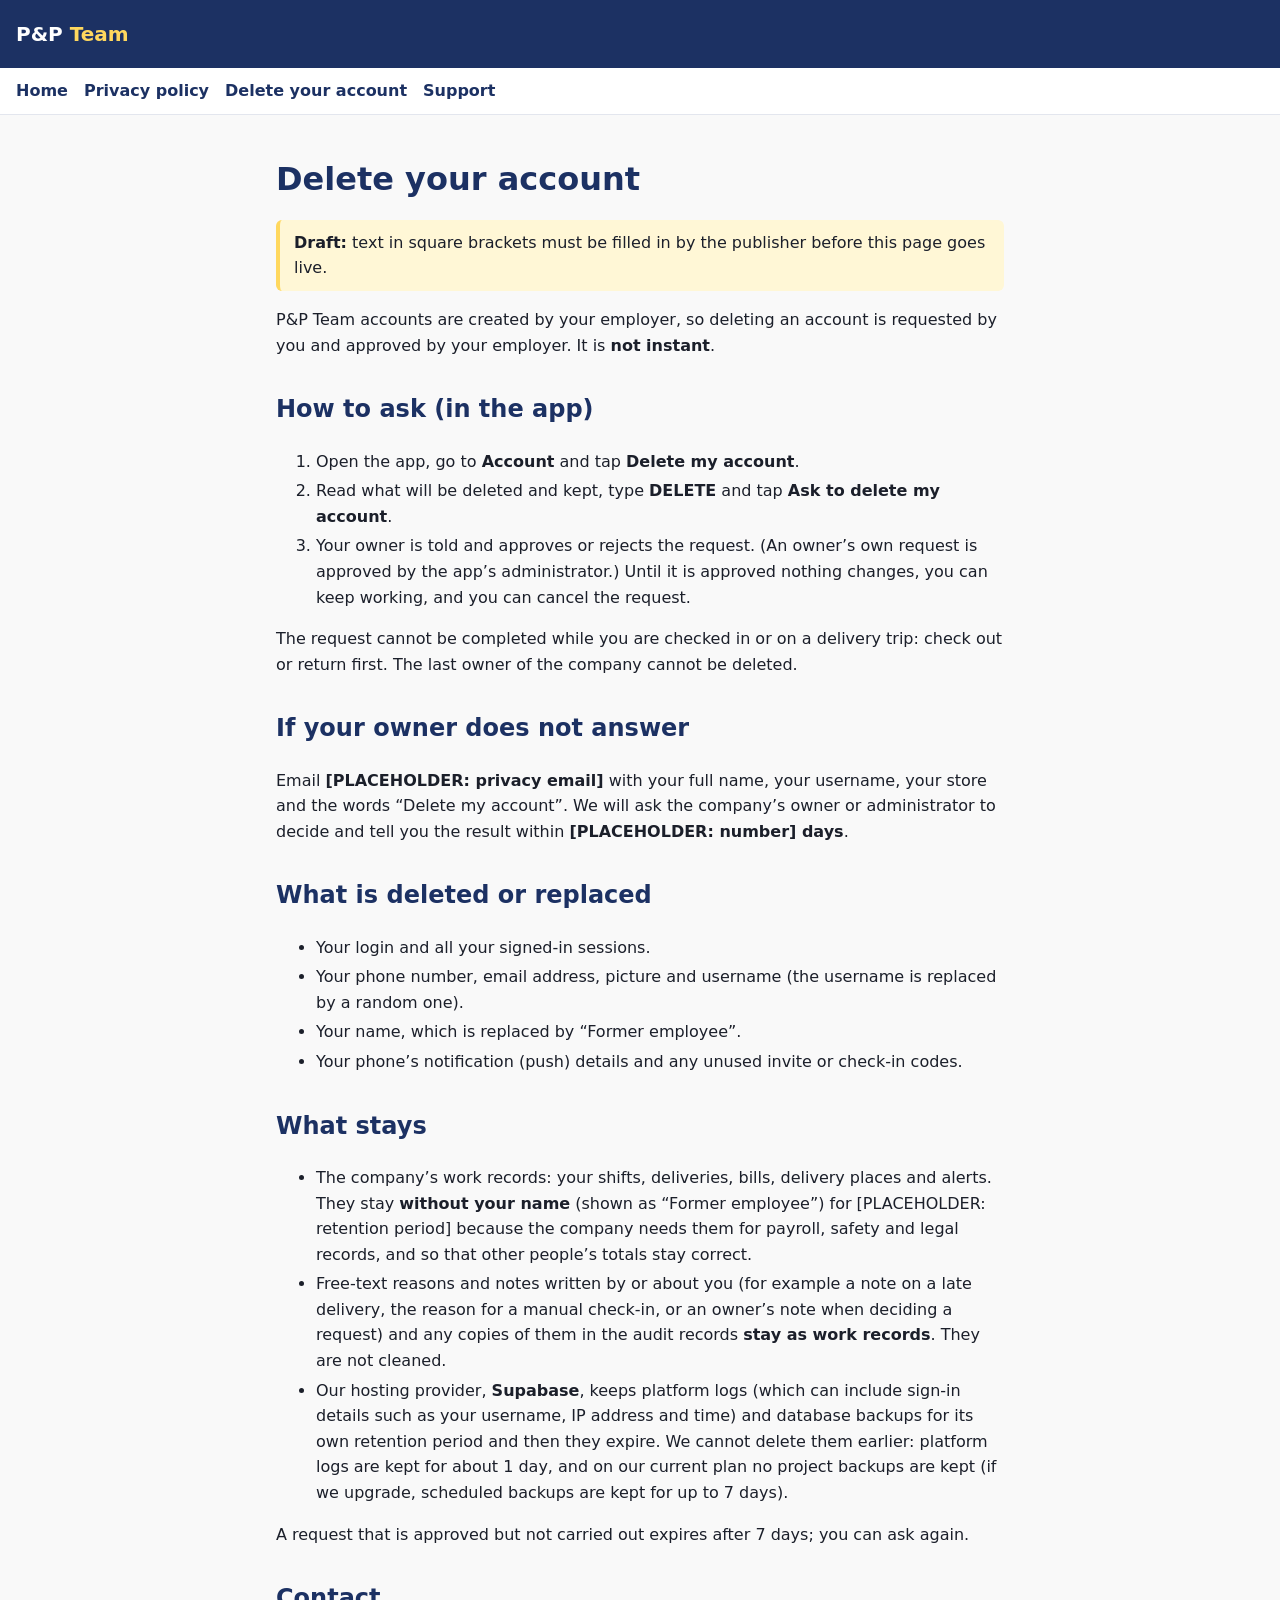
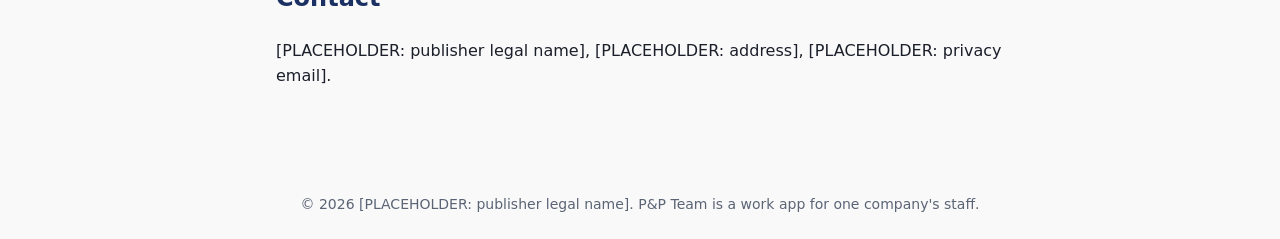
==== delete-account.html @ 7f354155 "first commit" ====
<!doctype html>
<html lang="en">
<head>
<meta charset="utf-8">
<meta name="viewport" content="width=device-width,initial-scale=1">
<title>Delete your account | P&amp;P Team</title>
<meta name="robots" content="index,follow">
<link rel="stylesheet" href="style.css">
</head>
<body>
<header><a href="index.html">P&amp;P <span>Team</span></a></header>
<nav><a href="index.html">Home</a><a href="privacy.html">Privacy policy</a><a href="delete-account.html">Delete your account</a><a href="support.html">Support</a></nav>
<main>
<h1>Delete your account</h1>
<p class="note"><strong>Draft:</strong> text in square brackets must be filled in by the publisher before this page goes live.</p>
<p>P&amp;P Team accounts are created by your employer, so deleting an account is requested by you and approved by your employer. It is <strong>not instant</strong>.</p>
<h2>How to ask (in the app)</h2>
<ol>
<li>Open the app, go to <strong>Account</strong> and tap <strong>Delete my account</strong>.</li>
<li>Read what will be deleted and kept, type <strong>DELETE</strong> and tap <strong>Ask to delete my account</strong>.</li>
<li>Your owner is told and approves or rejects the request. (An owner&rsquo;s own request is approved by the app&rsquo;s administrator.) Until it is approved nothing changes, you can keep working, and you can cancel the request.</li>
</ol>
<p>The request cannot be completed while you are checked in or on a delivery trip: check out or return first. The last owner of the company cannot be deleted.</p>
<h2>If your owner does not answer</h2>
<p>Email <strong>[PLACEHOLDER: privacy email]</strong> with your full name, your username, your store and the words &ldquo;Delete my account&rdquo;. We will ask the company&rsquo;s owner or administrator to decide and tell you the result within <strong>[PLACEHOLDER: number] days</strong>.</p>
<h2>What is deleted or replaced</h2>
<ul>
<li>Your login and all your signed-in sessions.</li>
<li>Your phone number, email address, picture and username (the username is replaced by a random one).</li>
<li>Your name, which is replaced by &ldquo;Former employee&rdquo;.</li>
<li>Your phone&rsquo;s notification (push) details and any unused invite or check-in codes.</li>
</ul>
<h2>What stays</h2>
<ul>
<li>The company&rsquo;s work records: your shifts, deliveries, bills, delivery places and alerts. They stay <strong>without your name</strong> (shown as &ldquo;Former employee&rdquo;) for [PLACEHOLDER: retention period] because the company needs them for payroll, safety and legal records, and so that other people&rsquo;s totals stay correct.</li>
<li>Free-text reasons and notes written by or about you (for example a note on a late delivery, the reason for a manual check-in, or an owner&rsquo;s note when deciding a request) and any copies of them in the audit records <strong>stay as work records</strong>. They are not cleaned.</li>
<li>Our hosting provider, <strong>Supabase</strong>, keeps platform logs (which can include sign-in details such as your username, IP address and time) and database backups for its own retention period and then they expire. We cannot delete them earlier: platform logs are kept for about 1 day, and on our current plan no project backups are kept (if we upgrade, scheduled backups are kept for up to 7 days).</li>
</ul>
<p>A request that is approved but not carried out expires after 7 days; you can ask again.</p>
<h2>Contact</h2>
<p>[PLACEHOLDER: publisher legal name], [PLACEHOLDER: address], [PLACEHOLDER: privacy email].</p>
</main>
<footer>&copy; 2026 [PLACEHOLDER: publisher legal name]. P&amp;P Team is a work app for one company's staff.</footer>
</body>
</html>
---- style.css ----
:root{--blue:#1C3163;--yellow:#FFD85E;--bg:#F9F9F9;--text:#1b1f2a;--muted:#5b6475}
*{box-sizing:border-box}
body{margin:0;background:var(--bg);color:var(--text);font:16px/1.6 system-ui,-apple-system,"Segoe UI",Roboto,sans-serif}
header{background:var(--blue);color:#fff;padding:18px 16px}
header a{color:#fff;text-decoration:none;font-weight:700;font-size:20px}
header a span{color:var(--yellow)}
nav{background:#fff;border-bottom:1px solid #e3e6ee;padding:10px 16px}
nav a{color:var(--blue);margin-right:16px;text-decoration:none;font-weight:600}
nav a:hover{text-decoration:underline}
main{max-width:760px;margin:0 auto;padding:24px 16px 64px}
h1{color:var(--blue);line-height:1.2}
h2{color:var(--blue);margin-top:32px}
.note{background:#fff7d6;border-left:4px solid var(--yellow);padding:10px 14px;border-radius:6px}
footer{text-align:center;color:var(--muted);font-size:14px;padding:24px 16px}
a{color:var(--blue)}
li{margin:4px 0}
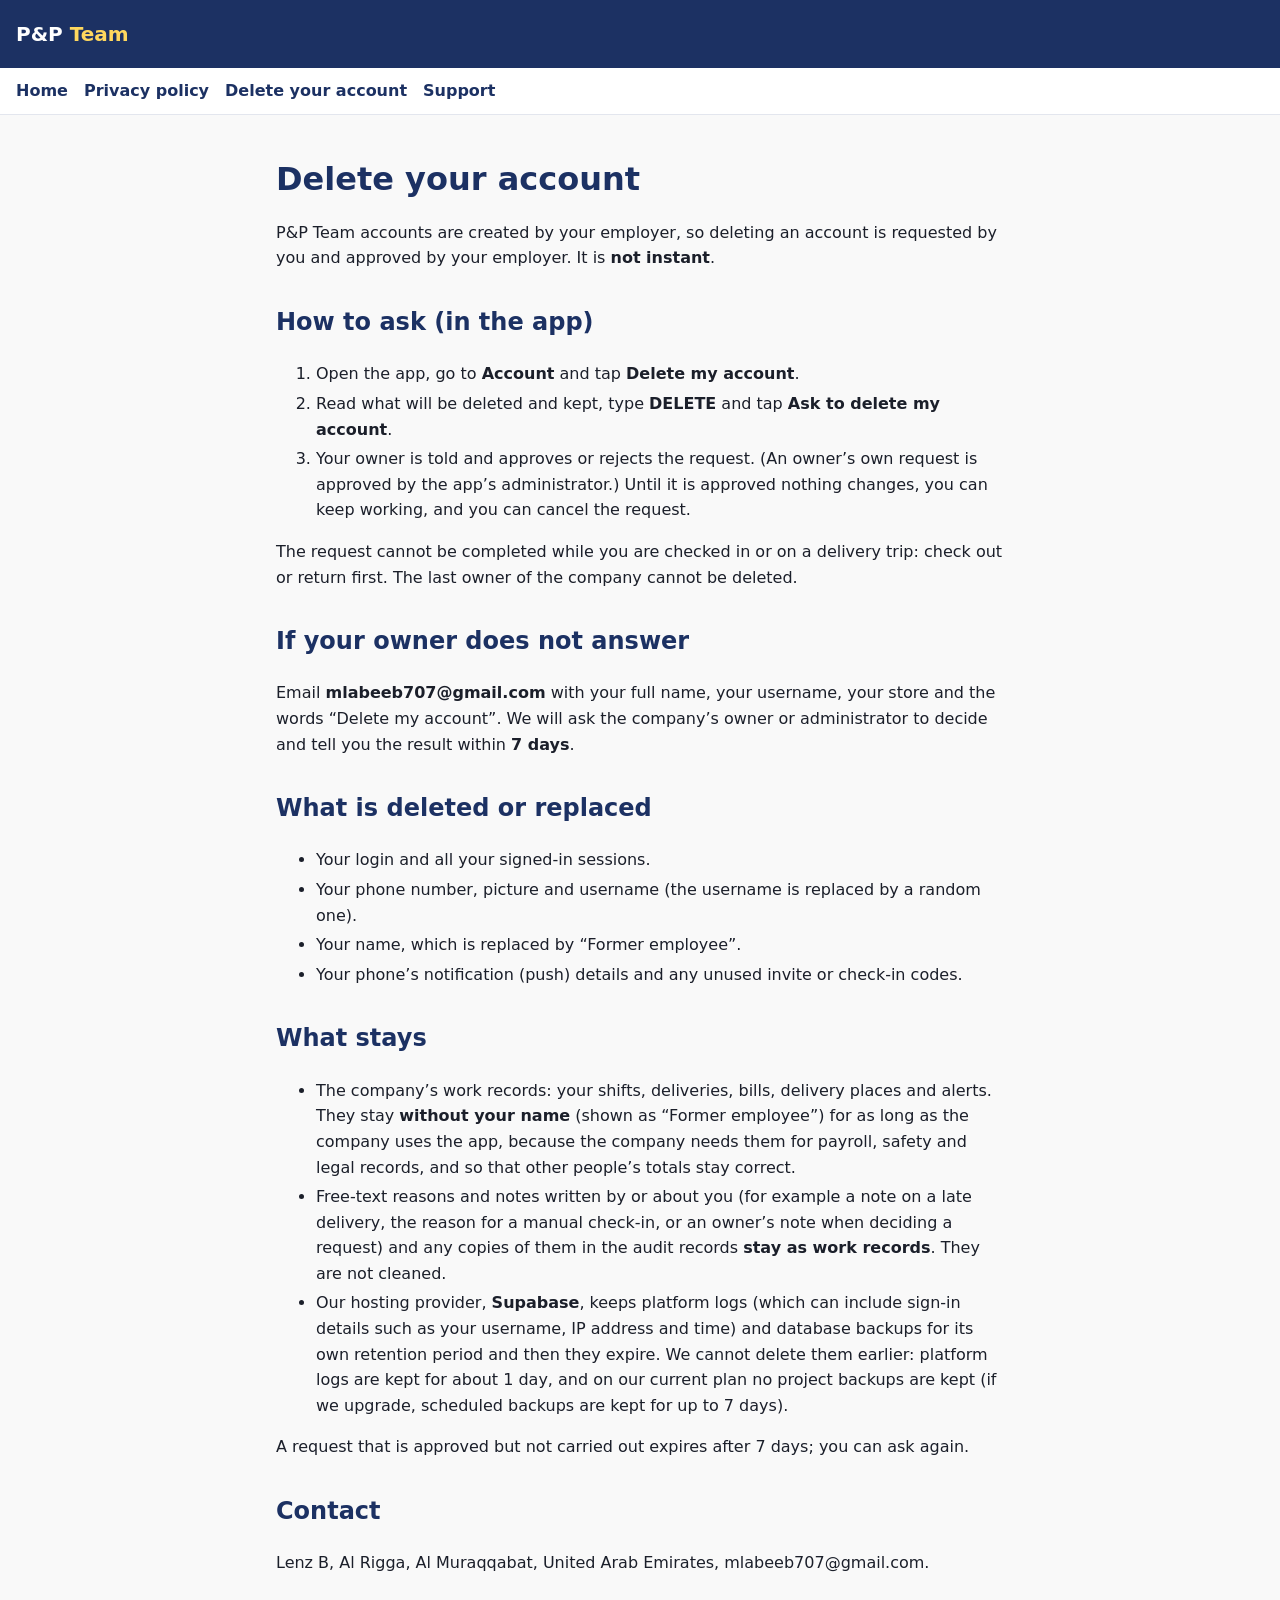
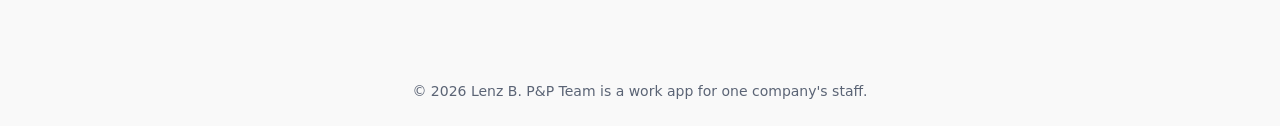
==== commit a2df5226: "update placeholders with valid data" ====
--- a/delete-account.html
+++ b/delete-account.html
@@ -12,7 +12,6 @@
 <nav><a href="index.html">Home</a><a href="privacy.html">Privacy policy</a><a href="delete-account.html">Delete your account</a><a href="support.html">Support</a></nav>
 <main>
 <h1>Delete your account</h1>
-<p class="note"><strong>Draft:</strong> text in square brackets must be filled in by the publisher before this page goes live.</p>
 <p>P&amp;P Team accounts are created by your employer, so deleting an account is requested by you and approved by your employer. It is <strong>not instant</strong>.</p>
 <h2>How to ask (in the app)</h2>
 <ol>
@@ -22,24 +21,24 @@
 </ol>
 <p>The request cannot be completed while you are checked in or on a delivery trip: check out or return first. The last owner of the company cannot be deleted.</p>
 <h2>If your owner does not answer</h2>
-<p>Email <strong>[PLACEHOLDER: privacy email]</strong> with your full name, your username, your store and the words &ldquo;Delete my account&rdquo;. We will ask the company&rsquo;s owner or administrator to decide and tell you the result within <strong>[PLACEHOLDER: number] days</strong>.</p>
+<p>Email <strong>mlabeeb707@gmail.com</strong> with your full name, your username, your store and the words &ldquo;Delete my account&rdquo;. We will ask the company&rsquo;s owner or administrator to decide and tell you the result within <strong>7 days</strong>.</p>
 <h2>What is deleted or replaced</h2>
 <ul>
 <li>Your login and all your signed-in sessions.</li>
-<li>Your phone number, email address, picture and username (the username is replaced by a random one).</li>
+<li>Your phone number, picture and username (the username is replaced by a random one).</li>
 <li>Your name, which is replaced by &ldquo;Former employee&rdquo;.</li>
 <li>Your phone&rsquo;s notification (push) details and any unused invite or check-in codes.</li>
 </ul>
 <h2>What stays</h2>
 <ul>
-<li>The company&rsquo;s work records: your shifts, deliveries, bills, delivery places and alerts. They stay <strong>without your name</strong> (shown as &ldquo;Former employee&rdquo;) for [PLACEHOLDER: retention period] because the company needs them for payroll, safety and legal records, and so that other people&rsquo;s totals stay correct.</li>
+<li>The company&rsquo;s work records: your shifts, deliveries, bills, delivery places and alerts. They stay <strong>without your name</strong> (shown as &ldquo;Former employee&rdquo;) for as long as the company uses the app, because the company needs them for payroll, safety and legal records, and so that other people&rsquo;s totals stay correct.</li>
 <li>Free-text reasons and notes written by or about you (for example a note on a late delivery, the reason for a manual check-in, or an owner&rsquo;s note when deciding a request) and any copies of them in the audit records <strong>stay as work records</strong>. They are not cleaned.</li>
 <li>Our hosting provider, <strong>Supabase</strong>, keeps platform logs (which can include sign-in details such as your username, IP address and time) and database backups for its own retention period and then they expire. We cannot delete them earlier: platform logs are kept for about 1 day, and on our current plan no project backups are kept (if we upgrade, scheduled backups are kept for up to 7 days).</li>
 </ul>
 <p>A request that is approved but not carried out expires after 7 days; you can ask again.</p>
 <h2>Contact</h2>
-<p>[PLACEHOLDER: publisher legal name], [PLACEHOLDER: address], [PLACEHOLDER: privacy email].</p>
+<p>Lenz B, Al Rigga, Al Muraqqabat, United Arab Emirates, mlabeeb707@gmail.com.</p>
 </main>
-<footer>&copy; 2026 [PLACEHOLDER: publisher legal name]. P&amp;P Team is a work app for one company's staff.</footer>
+<footer>&copy; 2026 Lenz B. P&amp;P Team is a work app for one company's staff.</footer>
 </body>
 </html>
